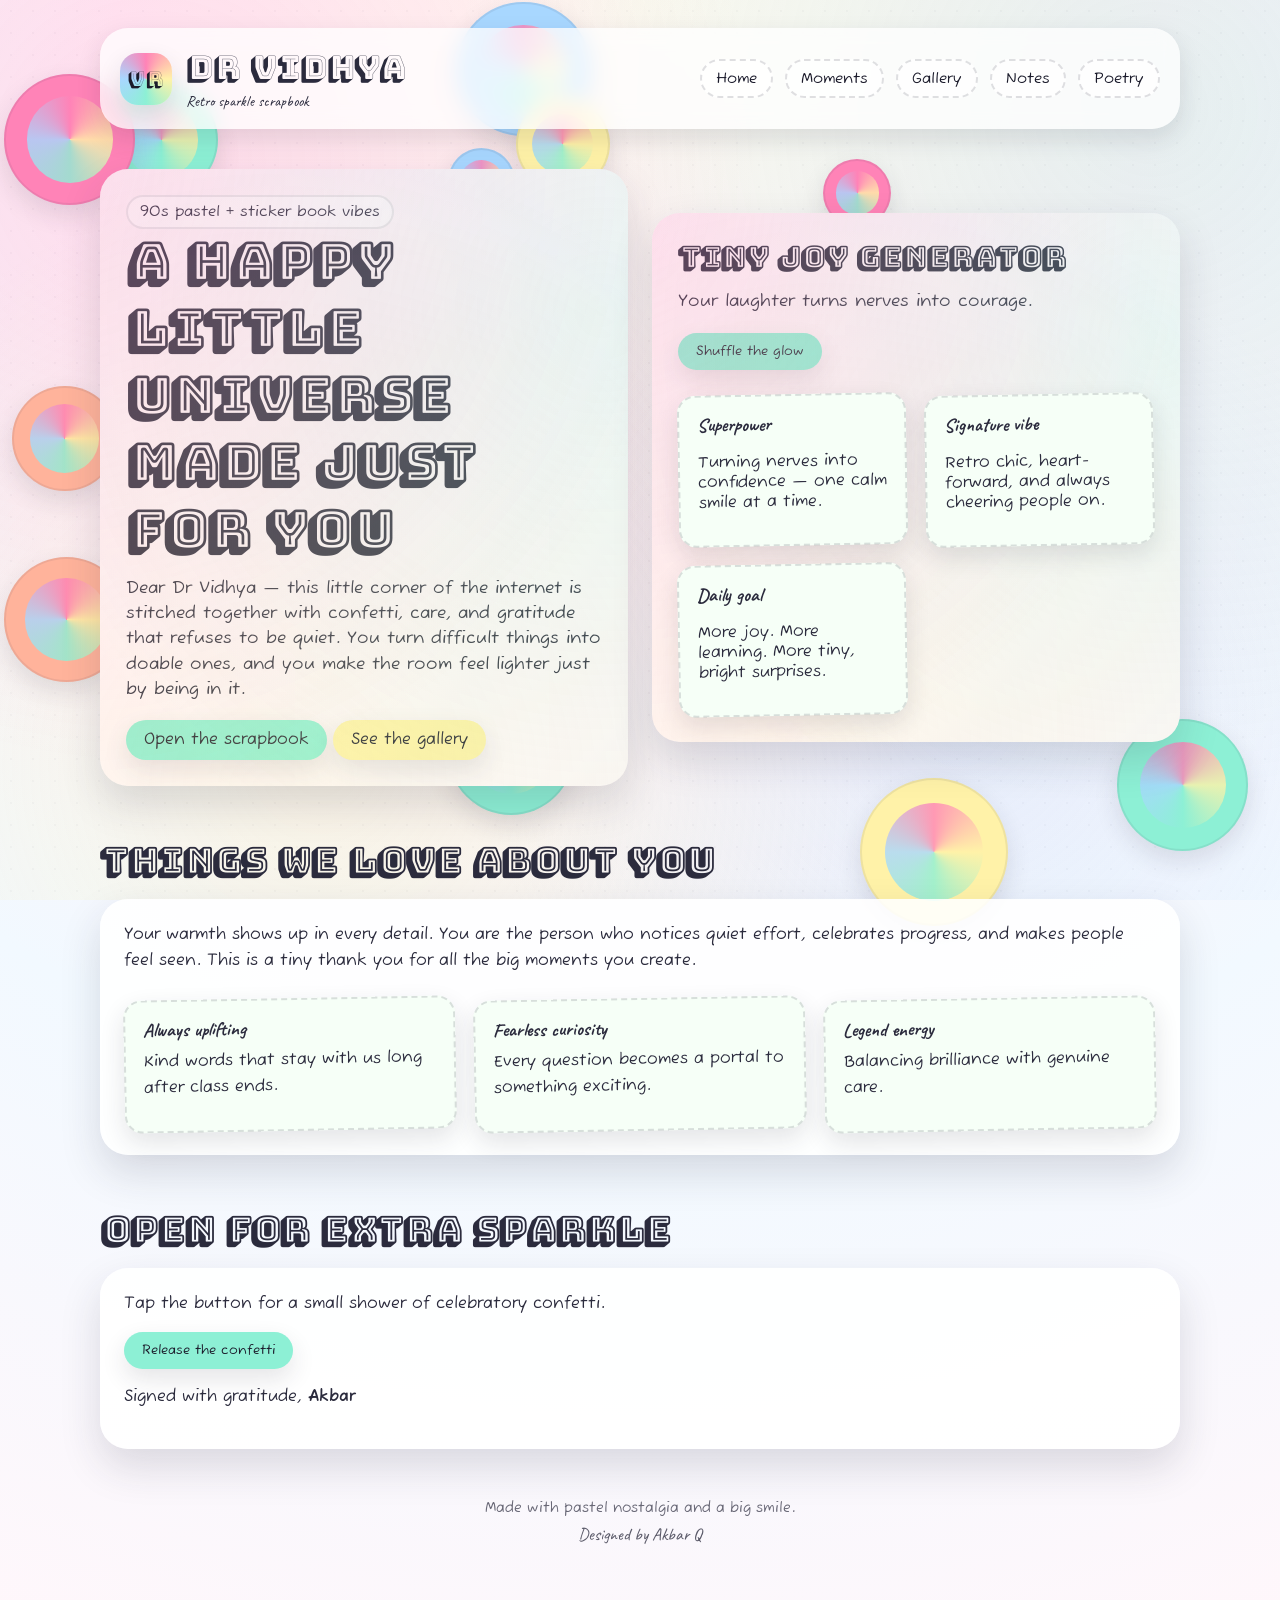
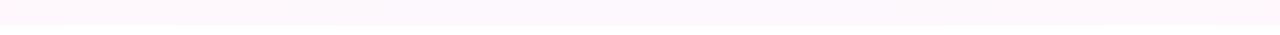
==== index.html @ 7f76c4fc "Publish" ====
<!doctype html>
<html lang="en">
<head>
  <meta charset="utf-8" />
  <meta name="viewport" content="width=device-width, initial-scale=1" />
  <title>For Dr Vidhya</title>
  <meta name="description" content="A quirky, pastel retro gift site for Dr Vidhya." />
  <meta name="view-transition" content="same-origin" />
  <link rel="preconnect" href="https://fonts.googleapis.com" />
  <link rel="preconnect" href="https://fonts.gstatic.com" crossorigin />
  <link href="https://fonts.googleapis.com/css2?family=Bungee+Shade&family=Caveat:wght@500;700&family=Fuzzy+Bubbles:wght@400;700&display=swap" rel="stylesheet" />
  <link rel="stylesheet" href="./assets/css/style.css" />
</head>
<body>
  <div class="floating-stickers" aria-hidden="true"></div>
  <div class="page">
    <header>
      <div class="brand">
        <div class="brand-badge">VR</div>
        <div>
          <h1>Dr Vidhya</h1>
          <p>Retro sparkle scrapbook</p>
        </div>
      </div>
      <nav>
        <a href="./index.html">Home</a>
        <a href="./moments.html">Moments</a>
        <a href="./gallery.html">Gallery</a>
        <a href="./notes.html">Notes</a>
        <a href="./poetry.html">Poetry</a>
      </nav>
    </header>

    <section class="hero">
      <div class="hero-card">
        <div class="badge-line">90s pastel + sticker book vibes</div>
        <h2 class="hero-title">A happy little universe made just for you</h2>
        <p class="hero-subtitle">
          Dear Dr Vidhya — this little corner of the internet is stitched together with
          confetti, care, and gratitude that refuses to be quiet. You turn difficult things
          into doable ones, and you make the room feel lighter just by being in it.
        </p>
        <div class="button-row">
          <a class="button" href="./moments.html">Open the scrapbook</a>
          <a class="button secondary" href="./gallery.html">See the gallery</a>
        </div>
      </div>

      <div class="hero-card">
        <h3 class="hero-title" style="font-size: 1.8rem;">Tiny joy generator</h3>
        <p class="hero-subtitle" data-joke></p>
        <button data-joke-button type="button">Shuffle the glow</button>
        <div class="sticker-board">
          <div class="sticker">
            <h3>Superpower</h3>
            <p>Turning nerves into confidence — one calm smile at a time.</p>
          </div>
          <div class="sticker">
            <h3>Signature vibe</h3>
            <p>Retro chic, heart-forward, and always cheering people on.</p>
          </div>
          <div class="sticker">
            <h3>Daily goal</h3>
            <p>More joy. More learning. More tiny, bright surprises.</p>
          </div>
        </div>
      </div>
    </section>

    <section class="section">
      <h2>Things we love about you</h2>
      <div class="panel">
        <p>
          Your warmth shows up in every detail. You are the person who notices quiet
          effort, celebrates progress, and makes people feel seen. This is a tiny
          thank you for all the big moments you create.
        </p>
        <div class="sticker-board">
          <div class="sticker">
            <h3>Always uplifting</h3>
            <p>Kind words that stay with us long after class ends.</p>
          </div>
          <div class="sticker">
            <h3>Fearless curiosity</h3>
            <p>Every question becomes a portal to something exciting.</p>
          </div>
          <div class="sticker">
            <h3>Legend energy</h3>
            <p>Balancing brilliance with genuine care.</p>
          </div>
        </div>
      </div>
    </section>

    <section class="section">
      <h2>Open for extra sparkle</h2>
      <div class="panel">
        <p>Tap the button for a small shower of celebratory confetti.</p>
        <button data-confetti type="button">Release the confetti</button>
        <p style="margin-top: 16px;">
          Signed with gratitude, <strong>Akbar</strong>
        </p>
      </div>
    </section>

    <div class="footer">Made with pastel nostalgia and a big smile.<br><span class="footer-brand">Designed by Akbar Q</span></div>
  </div>

  <script src="./assets/js/app.js"></script>
</body>
</html>
---- assets/css/style.css ----
:root {
  --pink: #ff83b7;
  --peach: #ffb39b;
  --mint: #8df0d5;
  --lemon: #fff2a8;
  --sky: #a8d7ff;
  --ink: #2b2b3d;
  --deep-ink: #1b1b2b;
  --paper: #fff7fb;
  --paper-2: #f6fff7;
  --shadow: 0 18px 40px rgba(43, 43, 61, 0.15);
  --shadow-soft: 0 10px 24px rgba(43, 43, 61, 0.12);
  --radius-lg: 28px;
  --radius-md: 18px;
  --radius-sm: 12px;
  --max-width: 1120px;
}

* {
  box-sizing: border-box;
}

body {
  margin: 0;
  font-family: "Fuzzy Bubbles", "Trebuchet MS", sans-serif;
  color: var(--ink);
  background: radial-gradient(circle at top, #fffaf0, #ffeef7 30%, #f2f9ff 65%, #fff7fb 100%);
  min-height: 100vh;
  position: relative;
  overflow-x: hidden;
}

/* Cross-document view transitions (supported browsers) */
::view-transition-old(root),
::view-transition-new(root) {
  animation-duration: 260ms;
}

::view-transition-old(root) {
  animation-name: vt-fade-out;
}

::view-transition-new(root) {
  animation-name: vt-fade-in;
}

@keyframes vt-fade-out {
  from { opacity: 1; }
  to { opacity: 0; }
}

@keyframes vt-fade-in {
  from { opacity: 0; }
  to { opacity: 1; }
}

body::before {
  content: "";
  position: fixed;
  inset: 0;
  background:
    radial-gradient(circle at 12% 18%, rgba(255, 131, 183, 0.18), transparent 45%),
    radial-gradient(circle at 90% 12%, rgba(141, 240, 213, 0.22), transparent 50%),
    radial-gradient(circle at 25% 85%, rgba(255, 242, 168, 0.25), transparent 48%),
    radial-gradient(circle at 75% 80%, rgba(168, 215, 255, 0.22), transparent 40%);
  z-index: -2;
}

body::after {
  content: "";
  position: fixed;
  inset: 0;
  background-image:
    radial-gradient(rgba(43, 43, 61, 0.08) 1px, transparent 1px);
  background-size: 22px 22px;
  opacity: 0.35;
  z-index: -1;
}

.page {
  width: min(100%, var(--max-width));
  margin: 0 auto;
  padding: 28px 20px 80px;
}

.page {
  opacity: 0;
  transform: translateY(10px);
  transition: opacity 280ms ease, transform 280ms ease;
}

body.is-enter .page {
  opacity: 1;
  transform: translateY(0);
}

body.is-leaving .page {
  opacity: 0;
  transform: translateY(-8px);
}

header {
  display: flex;
  align-items: center;
  justify-content: space-between;
  gap: 16px;
  padding: 18px 20px;
  background: rgba(255, 255, 255, 0.75);
  border-radius: var(--radius-lg);
  box-shadow: var(--shadow-soft);
  position: sticky;
  top: 18px;
  z-index: 5;
  backdrop-filter: blur(10px);
}

header {
  animation: header-pop 560ms cubic-bezier(0.2, 0.9, 0.25, 1) both;
}

@keyframes header-pop {
  from { transform: translateY(-10px); opacity: 0; }
  to { transform: translateY(0); opacity: 1; }
}

.brand {
  display: flex;
  align-items: center;
  gap: 14px;
}

.brand-badge {
  width: 52px;
  height: 52px;
  border-radius: 18px;
  background: conic-gradient(from 0deg, var(--pink), var(--lemon), var(--mint), var(--sky), var(--pink));
  display: grid;
  place-items: center;
  font-family: "Bungee Shade", sans-serif;
  color: var(--deep-ink);
  font-size: 20px;
  letter-spacing: 1px;
  box-shadow: var(--shadow-soft);
}

.brand h1 {
  margin: 0;
  font-size: clamp(1.3rem, 1.4vw + 1rem, 2rem);
  font-family: "Bungee Shade", sans-serif;
  font-weight: 400;
}

.brand p {
  margin: 2px 0 0;
  font-size: 0.95rem;
  font-family: "Caveat", "Fuzzy Bubbles", cursive;
}

nav {
  display: flex;
  flex-wrap: wrap;
  gap: 12px;
  font-size: 0.95rem;
}

nav a {
  text-decoration: none;
  color: var(--deep-ink);
  background: rgba(255, 255, 255, 0.7);
  padding: 8px 14px;
  border-radius: 999px;
  border: 2px dashed rgba(43, 43, 61, 0.15);
  transition: transform 0.2s ease, box-shadow 0.2s ease;
}

nav a:hover,
nav a:focus-visible {
  transform: translateY(-2px) rotate(-1deg);
  box-shadow: var(--shadow-soft);
}

.hero {
  margin-top: 40px;
  display: grid;
  grid-template-columns: repeat(auto-fit, minmax(260px, 1fr));
  gap: 24px;
  align-items: center;
}

.hero-card {
  background: var(--paper);
  border-radius: var(--radius-lg);
  padding: 26px;
  box-shadow: var(--shadow);
  position: relative;
  overflow: hidden;
}

.hero-card::before {
  content: "";
  position: absolute;
  inset: -40%;
  background:
    radial-gradient(circle at 18% 22%, rgba(255, 131, 183, 0.25), transparent 55%),
    radial-gradient(circle at 75% 35%, rgba(141, 240, 213, 0.22), transparent 60%),
    radial-gradient(circle at 40% 78%, rgba(255, 242, 168, 0.22), transparent 62%);
  opacity: 0.9;
  filter: blur(0px);
  animation: glitter-drift 8.5s ease-in-out infinite;
  pointer-events: none;
}

@keyframes glitter-drift {
  0%, 100% { transform: translate3d(0,0,0) rotate(0deg); }
  50% { transform: translate3d(18px,-10px,0) rotate(6deg); }
}

.hero-card::after {
  content: "";
  position: absolute;
  inset: -40% 40% auto auto;
  width: 220px;
  height: 220px;
  background: radial-gradient(circle, rgba(255, 131, 183, 0.45), transparent 70%);
  transform: rotate(12deg);
}

.hero-title {
  font-size: clamp(2rem, 2.2vw + 1.6rem, 3.2rem);
  margin: 0 0 12px;
  font-family: "Bungee Shade", sans-serif;
}

.hero-subtitle {
  margin: 0 0 18px;
  font-size: 1.05rem;
  line-height: 1.5;
}

button,
.button {
  font-family: "Fuzzy Bubbles", sans-serif;
  border: none;
  cursor: pointer;
  padding: 10px 18px;
  border-radius: 999px;
  background: var(--mint);
  color: var(--deep-ink);
  box-shadow: var(--shadow-soft);
  transition: transform 0.2s ease, box-shadow 0.2s ease;
  text-decoration: none;
  display: inline-flex;
  align-items: center;
  gap: 8px;
}

.button.secondary {
  background: var(--lemon);
}

button:hover,
.button:hover,
button:focus-visible,
.button:focus-visible {
  transform: translateY(-2px) scale(1.01);
  box-shadow: var(--shadow);
}

.sticker-board {
  display: grid;
  grid-template-columns: repeat(auto-fit, minmax(180px, 1fr));
  gap: 18px;
  margin-top: 24px;
}

.sticker {
  background: var(--paper-2);
  border-radius: var(--radius-md);
  padding: 16px 18px;
  box-shadow: var(--shadow-soft);
  border: 2px dashed rgba(43, 43, 61, 0.15);
  transform: rotate(-1deg);
}

.sticker {
  transition: transform 0.22s ease, box-shadow 0.22s ease;
}

.sticker:hover {
  transform: translateY(-3px) rotate(0.4deg);
  box-shadow: var(--shadow);
}

.sticker h3 {
  margin: 0 0 8px;
  font-family: "Caveat", cursive;
  font-size: 1.2rem;
}

.badge-line {
  display: inline-flex;
  align-items: center;
  gap: 10px;
  padding: 6px 12px;
  background: rgba(255, 255, 255, 0.85);
  border-radius: 999px;
  border: 2px solid rgba(43, 43, 61, 0.1);
  font-size: 0.92rem;
}

.section {
  margin-top: 52px;
}

.section h2 {
  font-family: "Bungee Shade", sans-serif;
  font-size: clamp(1.6rem, 1.1vw + 1.4rem, 2.2rem);
  margin: 0 0 14px;
}

.section p {
  margin: 0 0 14px;
  line-height: 1.6;
}

.panel {
  background: rgba(255, 255, 255, 0.88);
  border-radius: var(--radius-lg);
  padding: 24px;
  box-shadow: var(--shadow);
}

.panel.tight {
  padding: 16px;
}

.timeline {
  display: grid;
  gap: 20px;
}

.timeline-card {
  background: var(--paper);
  border-radius: var(--radius-md);
  padding: 18px 20px;
  box-shadow: var(--shadow-soft);
  border-left: 6px solid var(--pink);
  opacity: 0;
  transform: translateY(18px);
  transition: opacity 0.6s ease, transform 0.6s ease;
}

.timeline-card.is-visible {
  opacity: 1;
  transform: translateY(0);
}


.ig-feed {
  width: min(100%, 740px);
  margin: 0 auto;
  display: grid;
  gap: 18px;
}

.ig-card {
  background: rgba(255, 255, 255, 0.92);
  border-radius: var(--radius-lg);
  box-shadow: var(--shadow);
  overflow: hidden;
  border: 2px dashed rgba(43, 43, 61, 0.12);
}

.ig-head {
  padding: 14px 16px;
  display: flex;
  align-items: center;
  justify-content: space-between;
  gap: 12px;
}

.ig-title {
  font-family: "Caveat", cursive;
  font-size: 1.35rem;
  margin: 0;
}

.ig-meta {
  font-size: 0.9rem;
  color: rgba(43, 43, 61, 0.65);
}

.ig-imageWrap {
  background: linear-gradient(135deg, #fff1f5, #f6fff7 60%, #f1fbff);
}

.ig-image {
  width: 100%;
  height: auto;
  max-height: 74vh;
  display: block;
  object-fit: contain;
  cursor: zoom-in;
}

.ig-actions {
  padding: 12px 16px 16px;
  display: flex;
  align-items: center;
  justify-content: space-between;
  gap: 12px;
}

.likeBtn {
  appearance: none;
  border: 2px solid rgba(43, 43, 61, 0.12);
  background: rgba(255, 255, 255, 0.85);
  color: var(--deep-ink);
  padding: 8px 12px;
  border-radius: 999px;
  cursor: pointer;
  font-family: "Fuzzy Bubbles", sans-serif;
  box-shadow: var(--shadow-soft);
  transition: transform 0.2s ease, box-shadow 0.2s ease;
}

.likeBtn:hover,
.likeBtn:focus-visible {
  transform: translateY(-1px);
  box-shadow: var(--shadow);
}

.likeBtn.is-liked {
  background: var(--pink);
}

.likeCount {
  font-family: "Caveat", cursive;
  font-size: 1.25rem;
  color: rgba(43, 43, 61, 0.85);
}

.likeCount b {
  font-family: "Bungee Shade", sans-serif;
  font-weight: 400;
  font-size: 1.1rem;
  margin-right: 6px;
}

.lightbox {
  position: fixed;
  inset: 0;
  background: rgba(27, 27, 43, 0.78);
  display: grid;
  place-items: center;
  padding: 18px;
  z-index: 50;
}

.lightbox[hidden] {
  display: none;
}

.lightbox-card {
  width: min(100%, 980px);
  background: rgba(255, 255, 255, 0.92);
  border-radius: var(--radius-lg);
  box-shadow: var(--shadow);
  overflow: hidden;
}

.lightbox-top {
  display: flex;
  justify-content: space-between;
  align-items: center;
  gap: 12px;
  padding: 12px 14px;
}

.lightbox-title {
  margin: 0;
  font-family: "Caveat", cursive;
  font-size: 1.5rem;
}

.lightbox-close {
  appearance: none;
  border: 2px solid rgba(43, 43, 61, 0.12);
  background: rgba(255, 255, 255, 0.85);
  border-radius: 999px;
  padding: 8px 12px;
  cursor: pointer;
  font-family: "Fuzzy Bubbles", sans-serif;
}

.lightbox-img {
  width: 100%;
  height: auto;
  max-height: 86vh;
  object-fit: contain;
  display: block;
  background: #fff;
}

.photo-figure {
  margin: 0;
  display: grid;
  gap: 10px;
}

.photo-caption {
  font-family: "Caveat", cursive;
  font-size: 1.15rem;
  line-height: 1.1;
  text-align: center;
  color: rgba(43, 43, 61, 0.82);
}

.photo-tile {
  position: relative;
  border-radius: var(--radius-md);
  padding-top: 120%;
  overflow: hidden;
  background: linear-gradient(135deg, #fff1f5, #f6fff7 60%, #f1fbff);
  box-shadow: var(--shadow-soft);
  border: 2px dashed rgba(43, 43, 61, 0.15);
  display: grid;
  place-items: center;
  text-align: center;
  font-size: 0.95rem;
  color: rgba(43, 43, 61, 0.7);
}

.photo-tile::before {
  content: "";
  position: absolute;
  inset: 0;
  background: rgba(255, 255, 255, 0.35);
  mix-blend-mode: soft-light;
  opacity: 0;
  transition: opacity 0.25s ease;
}

.photo-tile:hover::before {
  opacity: 1;
}

.photo-tile.loaded {
  background-size: cover;
  background-position: center;
  color: transparent;
}

.photo-tile .label {
  position: absolute;
  inset: 0;
  display: grid;
  place-items: center;
  padding: 12px;
}

.photo-tile.missing::after {
  content: "Drop a photo here";
  position: absolute;
  bottom: 12px;
  left: 12px;
  font-size: 0.85rem;
  background: rgba(255, 255, 255, 0.8);
  padding: 4px 10px;
  border-radius: 999px;
}

.note-grid {
  display: grid;
  grid-template-columns: repeat(auto-fit, minmax(220px, 1fr));
  gap: 20px;
}

.note {
  background: var(--paper);
  border-radius: var(--radius-md);
  padding: 18px;
  box-shadow: var(--shadow-soft);
  transform: rotate(0.6deg);
}

.note strong {
  font-family: "Caveat", cursive;
  font-size: 1.2rem;
}

.poem-grid {
  display: grid;
  grid-template-columns: repeat(auto-fit, minmax(240px, 1fr));
  gap: 18px;
}

.poem {
  background: rgba(27, 27, 43, 0.92);
  color: rgba(255, 255, 255, 0.92);
  border-radius: var(--radius-lg);
  padding: 18px 18px 16px;
  box-shadow: var(--shadow);
  border: 2px dashed rgba(255, 255, 255, 0.16);
  position: relative;
  overflow: hidden;
}

.poem::before {
  content: "";
  position: absolute;
  inset: -30% -10% auto auto;
  width: 220px;
  height: 220px;
  background: radial-gradient(circle, rgba(255, 131, 183, 0.26), transparent 66%);
  transform: rotate(10deg);
  pointer-events: none;
}

.poem h3 {
  margin: 0 0 10px;
  font-family: "Caveat", cursive;
  font-size: 1.6rem;
  color: #fff;
}

.poem p {
  margin: 0;
  line-height: 1.55;
  color: rgba(255, 255, 255, 0.9);
}

.poem:hover {
  transform: translateY(-3px) rotate(0.15deg);
}

.poem {
  transition: transform 0.22s ease, box-shadow 0.22s ease;
}

/* Women in Science Day popup */
.wisday {
  position: fixed;
  inset: 0;
  display: grid;
  place-items: center;
  padding: 18px;
  background: rgba(27, 27, 43, 0.72);
  z-index: 60;
}

.wisday[hidden] {
  display: none;
}

.wisday-card {
  width: min(100%, 720px);
  border-radius: var(--radius-lg);
  background: rgba(255, 255, 255, 0.92);
  box-shadow: var(--shadow);
  border: 2px dashed rgba(43, 43, 61, 0.14);
  overflow: hidden;
}

.wisday-top {
  padding: 18px 18px 0;
}

.wisday-title {
  margin: 0;
  font-family: "Bungee Shade", sans-serif;
  font-weight: 400;
  font-size: clamp(1.4rem, 1.5vw + 1.1rem, 2.1rem);
}

.wisday-body {
  padding: 10px 18px 18px;
  display: grid;
  gap: 10px;
}

.wisday-body p {
  margin: 0;
  line-height: 1.55;
}

.wisday-actions {
  padding: 0 18px 18px;
  display: flex;
  flex-wrap: wrap;
  gap: 10px;
}

.footer {
  margin-top: 50px;
  text-align: center;
  font-size: 0.9rem;
  color: rgba(43, 43, 61, 0.7);
}

.footer-brand {
  display: inline-block;
  margin-top: 6px;
  font-family: "Caveat", cursive;
  font-size: 1.1rem;
  color: rgba(43, 43, 61, 0.78);
}

.floating-stickers {
  position: fixed;
  inset: 0;
  pointer-events: none;
  z-index: 0;
}

.sparkle-layer {
  position: fixed;
  inset: 0;
  pointer-events: none;
  z-index: 2;
}

.sparkle {
  position: absolute;
  width: 14px;
  height: 14px;
  opacity: 0;
  transform: translate(-50%, -50%) scale(0.6) rotate(0deg);
  background: conic-gradient(from 0deg, var(--lemon), var(--pink), var(--mint), var(--sky), var(--lemon));
  clip-path: polygon(
    50% 0%,
    62% 28%,
    100% 50%,
    62% 72%,
    50% 100%,
    38% 72%,
    0% 50%,
    38% 28%
  );
  filter: drop-shadow(0 10px 18px rgba(43, 43, 61, 0.16));
  animation: sparkle-pop 900ms ease-out forwards;
}

@keyframes sparkle-pop {
  0% { opacity: 0; transform: translate(-50%, -50%) scale(0.5) rotate(0deg); }
  20% { opacity: 1; }
  100% { opacity: 0; transform: translate(-50%, calc(-50% - 28px)) scale(1.05) rotate(35deg); }
}

.floating-sticker {
  position: absolute;
  border-radius: 50%;
  background: rgba(255, 255, 255, 0.7);
  border: 2px solid rgba(43, 43, 61, 0.08);
  box-shadow: var(--shadow-soft);
  animation: floaty 9s ease-in-out infinite;
}

.floating-sticker::after {
  content: "";
  position: absolute;
  inset: 16%;
  border-radius: 50%;
  background: conic-gradient(from 0deg, var(--pink), var(--lemon), var(--mint), var(--sky), var(--pink));
  opacity: 0.8;
}

.confetti {
  position: fixed;
  inset: 0;
  pointer-events: none;
  overflow: hidden;
  z-index: 20;
}

.confetti-piece {
  position: absolute;
  width: 12px;
  height: 12px;
  border-radius: 4px;
  animation: confetti-fall 1.6s ease-out forwards;
}

@keyframes floaty {
  0%, 100% {
    transform: translateY(0) translateX(0) rotate(0deg);
  }
  50% {
    transform: translateY(-18px) translateX(8px) rotate(4deg);
  }
}

@keyframes confetti-fall {
  0% {
    transform: translateY(-20px) rotate(0deg) scale(1);
    opacity: 1;
  }
  100% {
    transform: translateY(120px) rotate(40deg) scale(0.8);
    opacity: 0;
  }
}

@media (max-width: 720px) {
  header {
    flex-direction: column;
    align-items: flex-start;
  }

  nav {
    width: 100%;
    justify-content: space-between;
  }

  .ig-head {
    flex-direction: column;
    align-items: flex-start;
  }

  .ig-actions {
    flex-direction: column;
    align-items: stretch;
  }

  .likeCount {
    text-align: center;
  }
}

@media (prefers-reduced-motion: reduce) {
  * {
    animation: none !important;
    transition: none !important;
    scroll-behavior: auto !important;
  }

  .page {
    opacity: 1 !important;
    transform: none !important;
  }
}
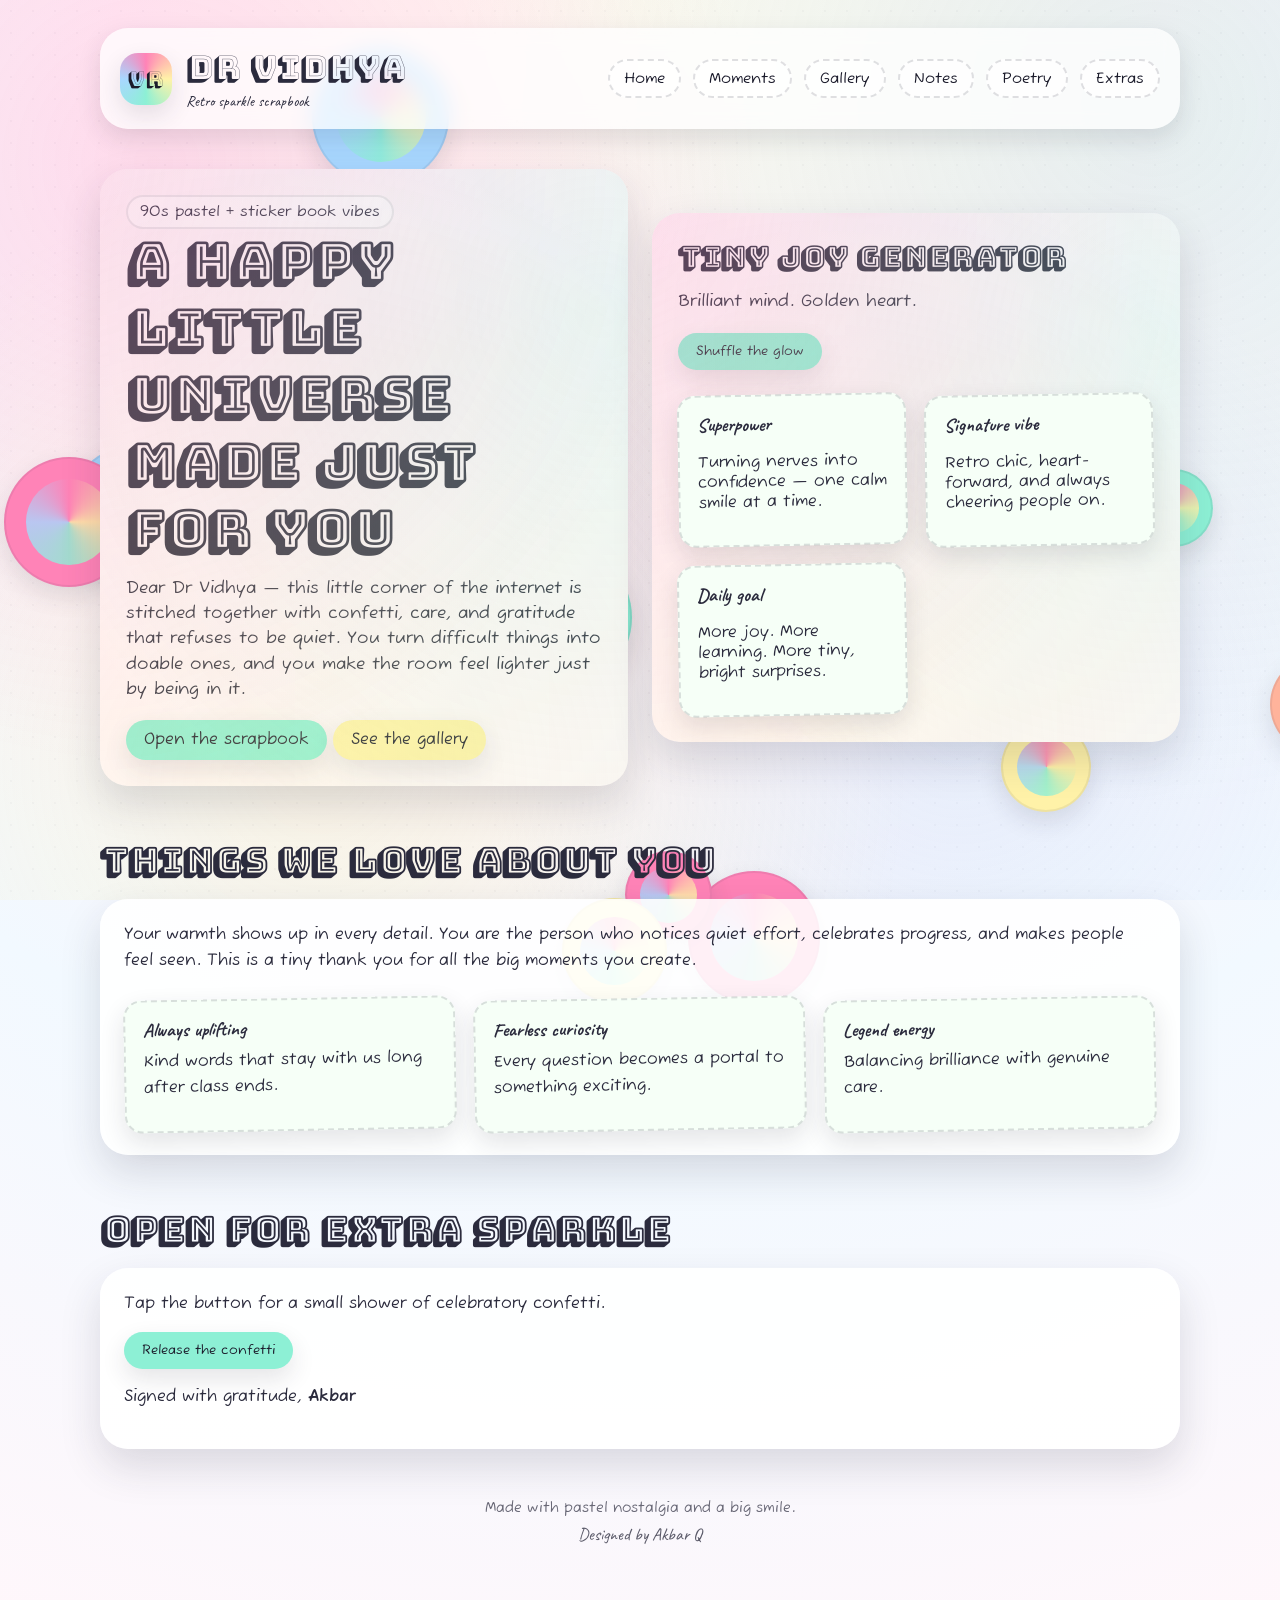
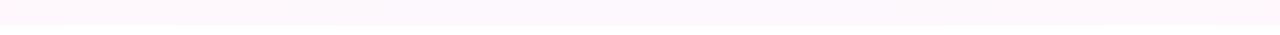
==== commit 7cd253f0: "Add Womens Day" ====
--- a/index.html
+++ b/index.html
@@ -28,6 +28,7 @@
         <a href="./gallery.html">Gallery</a>
         <a href="./notes.html">Notes</a>
         <a href="./poetry.html">Poetry</a>
+        <a href="./extras.html">Extras</a>
       </nav>
     </header>
 
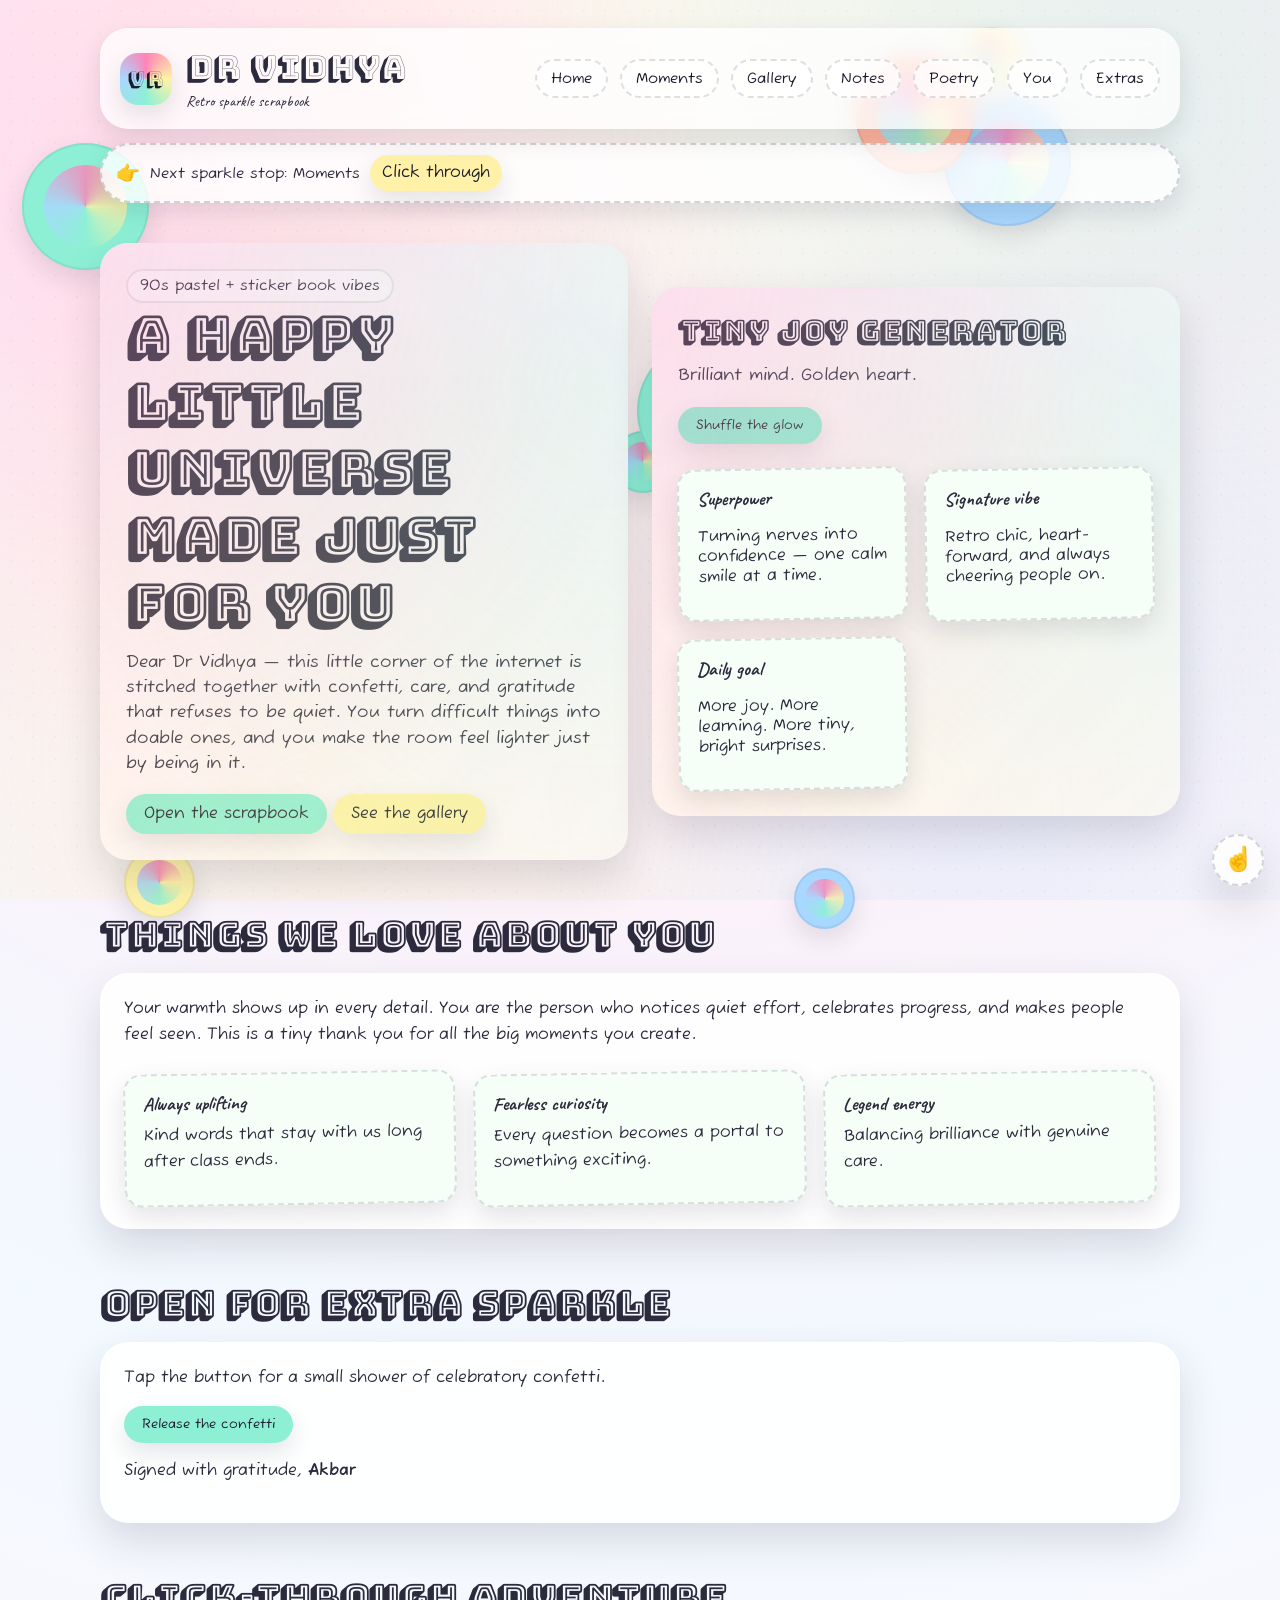
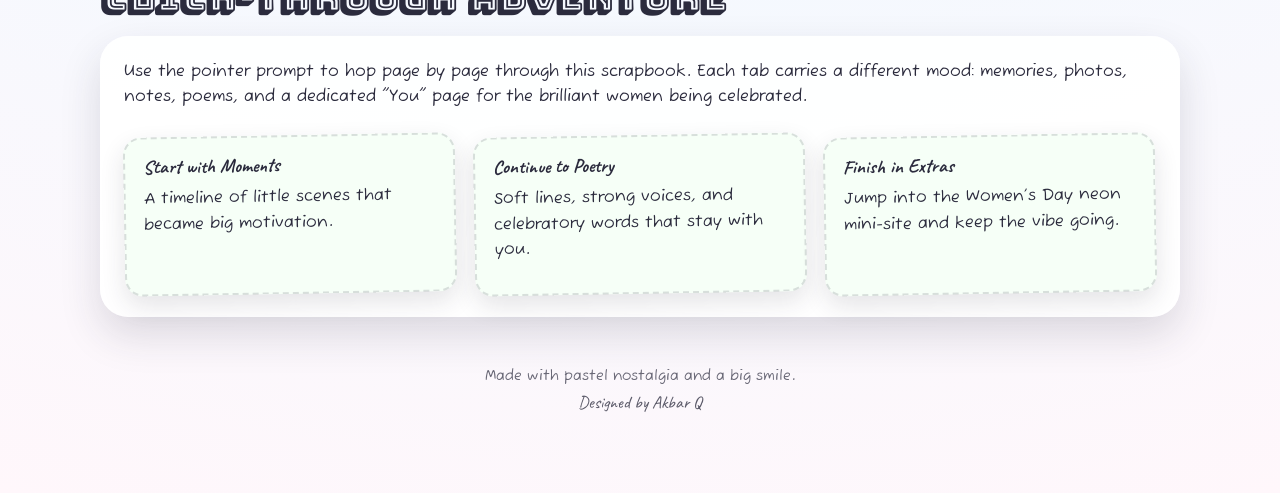
==== commit 82d94c53: "Expand Content" ====
--- a/index.html
+++ b/index.html
@@ -28,6 +28,7 @@
         <a href="./gallery.html">Gallery</a>
         <a href="./notes.html">Notes</a>
         <a href="./poetry.html">Poetry</a>
+        <a href="./you.html">You</a>
         <a href="./extras.html">Extras</a>
       </nav>
     </header>
@@ -104,6 +105,31 @@
       </div>
     </section>
 
+    <section class="section">
+      <h2>Click-through adventure</h2>
+      <div class="panel">
+        <p>
+          Use the pointer prompt to hop page by page through this scrapbook. Each tab carries a
+          different mood: memories, photos, notes, poems, and a dedicated "You" page for the
+          brilliant women being celebrated.
+        </p>
+        <div class="sticker-board">
+          <div class="sticker" data-reveal>
+            <h3>Start with Moments</h3>
+            <p>A timeline of little scenes that became big motivation.</p>
+          </div>
+          <div class="sticker" data-reveal>
+            <h3>Continue to Poetry</h3>
+            <p>Soft lines, strong voices, and celebratory words that stay with you.</p>
+          </div>
+          <div class="sticker" data-reveal>
+            <h3>Finish in Extras</h3>
+            <p>Jump into the Women’s Day neon mini-site and keep the vibe going.</p>
+          </div>
+        </div>
+      </div>
+    </section>
+
     <div class="footer">Made with pastel nostalgia and a big smile.<br><span class="footer-brand">Designed by Akbar Q</span></div>
   </div>
 
--- a/assets/css/style.css
+++ b/assets/css/style.css
@@ -704,6 +704,64 @@
   font-family: "Caveat", cursive;
   font-size: 1.1rem;
   color: rgba(43, 43, 61, 0.78);
+}
+
+.click-prompt {
+  margin-top: 14px;
+  margin-bottom: 8px;
+  display: flex;
+  flex-wrap: wrap;
+  align-items: center;
+  gap: 10px;
+  padding: 10px 14px;
+  border-radius: 999px;
+  background: rgba(255, 255, 255, 0.82);
+  border: 2px dashed rgba(43, 43, 61, 0.2);
+  box-shadow: var(--shadow-soft);
+  position: sticky;
+  top: 96px;
+  z-index: 4;
+}
+
+.click-prompt-finger {
+  font-size: 1.2rem;
+  animation: finger-nudge 0.9s ease-in-out infinite;
+}
+
+.click-prompt-text {
+  font-size: 0.95rem;
+}
+
+.click-prompt-link {
+  padding: 8px 12px;
+}
+
+.click-nudge {
+  position: fixed;
+  right: 16px;
+  bottom: 14px;
+  width: 52px;
+  height: 52px;
+  border-radius: 50%;
+  display: grid;
+  place-items: center;
+  font-size: 1.5rem;
+  text-decoration: none;
+  background: rgba(255, 255, 255, 0.86);
+  border: 2px dashed rgba(43, 43, 61, 0.2);
+  box-shadow: var(--shadow);
+  z-index: 8;
+  animation: finger-bob 1.1s ease-in-out infinite;
+}
+
+@keyframes finger-nudge {
+  0%, 100% { transform: translateX(0); }
+  50% { transform: translateX(4px); }
+}
+
+@keyframes finger-bob {
+  0%, 100% { transform: translateY(0) rotate(0deg); }
+  50% { transform: translateY(-5px) rotate(-8deg); }
 }
 
 .floating-stickers {
@@ -825,6 +883,11 @@
   .likeCount {
     text-align: center;
   }
+
+  .click-prompt {
+    top: 74px;
+    border-radius: 16px;
+  }
 }
 
 @media (prefers-reduced-motion: reduce) {
